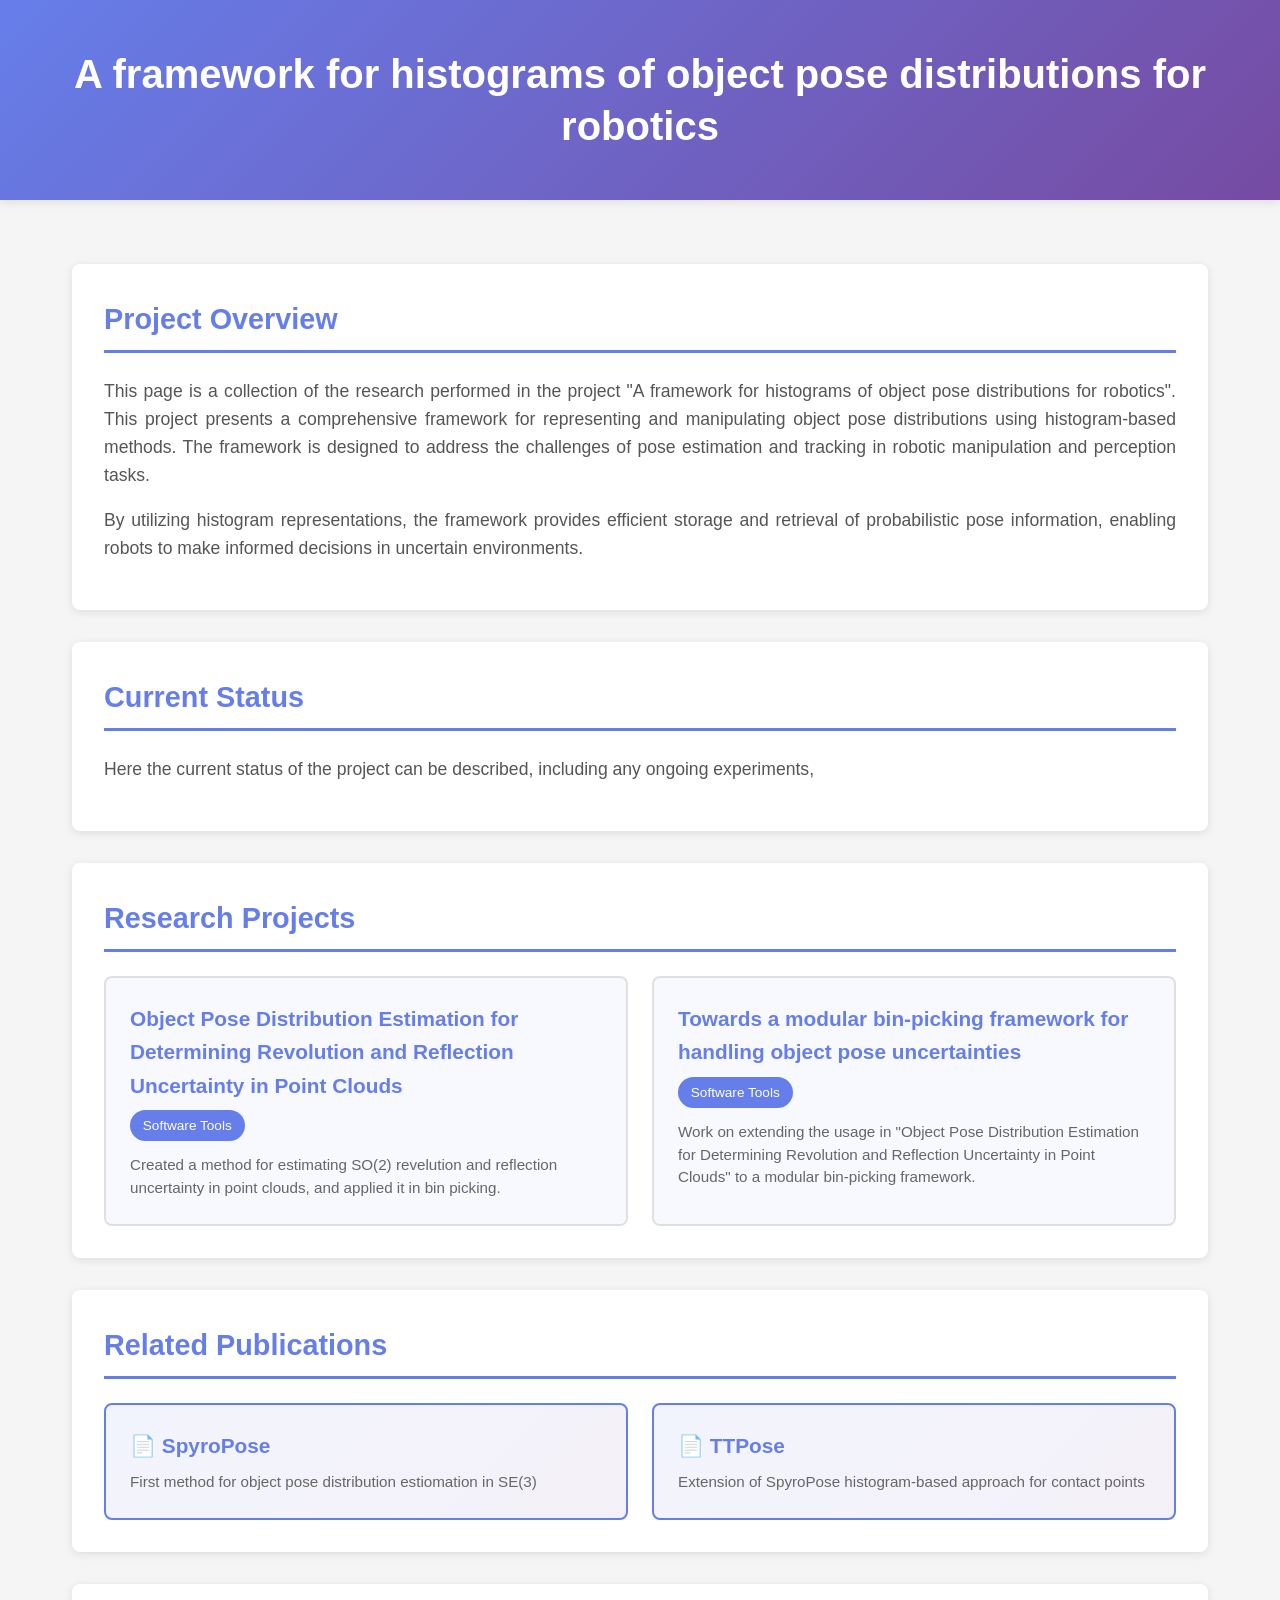
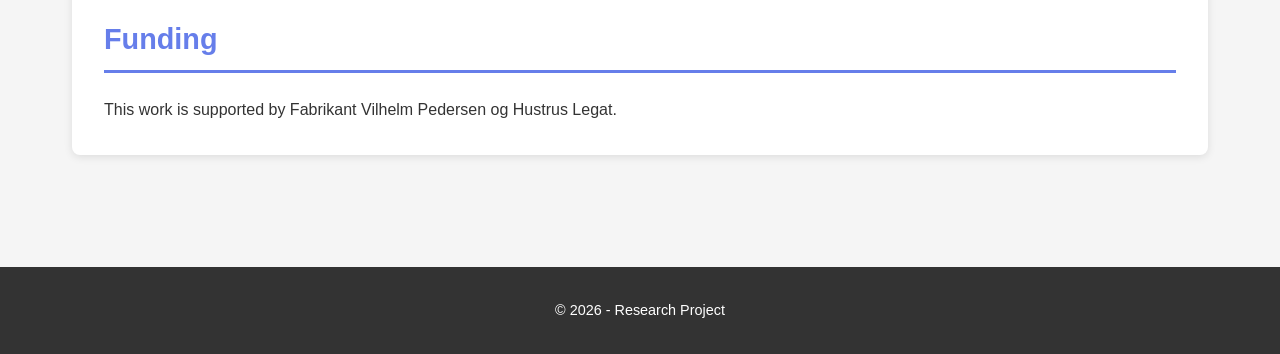
==== index.html @ a87d5e4d "Initial Commit" ====
<!DOCTYPE html>
<html lang="en">
<head>
    <meta charset="UTF-8">
    <meta name="viewport" content="width=device-width, initial-scale=1.0">
    <title>Object Pose Distribution Histogram</title>
    <link rel="stylesheet" href="style.css">
</head>
<body>
    <header>
        <h1>A framework for histograms of object pose distributions for robotics</h1>
    </header>

    <main>
        <section class="description">
            <h2>Project Overview</h2>
            <p>
                This page is a collection of the research performed in the project "A framework for histograms of object pose distributions for robotics".
                
                This project presents a comprehensive framework for representing and manipulating 
                object pose distributions using histogram-based methods. The framework is designed 
                to address the challenges of pose estimation and tracking in robotic manipulation 
                and perception tasks.
            </p>
            <p>
                By utilizing histogram representations, the framework provides efficient storage 
                and retrieval of probabilistic pose information, enabling robots to make informed 
                decisions in uncertain environments.
            </p>
        </section>


        <section class="description">
            <h2>Current Status</h2>
            <p>
                Here the current status of the project can be described, including any ongoing experiments,
            </p>
        </section>



        <section class="projects">
            <h2>Research Projects</h2>

            <div class="project-grid">
                <a href="https://opde3d.github.io/" class="project-box">
                    <h3>Object Pose Distribution Estimation for Determining Revolution and Reflection Uncertainty in Point Clouds </h3>
                    <p class="project-deliverable">Software Tools</p>
                    <p class="project-description">
                        Created a method for estimating SO(2) revelution and reflection uncertainty in point clouds, and applied it in bin picking.
                    </p>
                </a>
                <a href="binpickingframework.html" class="project-box">
                    <h3>Towards a modular bin-picking framework for handling object pose uncertainties</h3>
                    <p class="project-deliverable">Software Tools</p>
                    <p class="project-description">
                        Work on extending the usage in "Object Pose Distribution Estimation for Determining Revolution and Reflection Uncertainty in Point Clouds" to a modular bin-picking framework.
                    </p>
                </a>
                <!-- <a href="index.html" class="project-box active">
                    <h3>Expanding Histogram-Based Approaches </h3>
                    <p class="project-deliverable"> </p>
                    <p class="project-description">
                        A comprehensive framework for representing object pose distributions using 
                        histogram-based methods for robotic manipulation and perception.
                    </p>
                </a> -->
            </div>
        </section>

        <section class="links">
            <h2>Related Publications</h2>
            <div class="link-grid">
                <a href="https://spyropose.github.io/" class="link-card">
                    <h3>📄 SpyroPose</h3>
                    <p>First method for object pose distribution estiomation in SE(3)</p>
                    
                </a>
                <a href="https://sites.google.com/view/ttpose" class="link-card">
                    <h3>📄 TTPose</h3>
                    <p>Extension of SpyroPose histogram-based approach for contact points</p>
                </a>
            </div>
        </section>


        <section class="funding">
            <h2>Funding</h2>
            <p>
                This work is supported by Fabrikant Vilhelm Pedersen og Hustrus Legat.
            </p>
        </section>
    </main>

    <footer>
        <p>&copy; 2026 - Research Project</p>
    </footer>
</body>
</html>
---- style.css ----
/* Reset and Base Styles */
* {
    margin: 0;
    padding: 0;
    box-sizing: border-box;
}

body {
    font-family: -apple-system, BlinkMacSystemFont, 'Segoe UI', Roboto, Oxygen, Ubuntu, Cantarell, sans-serif;
    line-height: 1.6;
    color: #333;
    background-color: #f5f5f5;
}

/* Header */
header {
    background: linear-gradient(135deg, #667eea 0%, #764ba2 100%);
    color: white;
    padding: 3rem 2rem;
    text-align: center;
    box-shadow: 0 2px 10px rgba(0, 0, 0, 0.1);
}

header h1 {
    font-size: 2.5rem;
    font-weight: 700;
    max-width: 1200px;
    margin: 0 auto;
    line-height: 1.3;
}

/* Main Content */
main {
    max-width: 1200px;
    margin: 0 auto;
    padding: 2rem;
}

section {
    background: white;
    margin: 2rem 0;
    padding: 2rem;
    border-radius: 8px;
    box-shadow: 0 2px 8px rgba(0, 0, 0, 0.1);
}

section h2 {
    color: #667eea;
    margin-bottom: 1.5rem;
    font-size: 1.8rem;
    border-bottom: 3px solid #667eea;
    padding-bottom: 0.5rem;
}

section h3 {
    color: #555;
    margin-bottom: 0.5rem;
    font-size: 1.3rem;
}

/* Projects Section */
.projects {
    background: white;
    margin: 2rem 0;
    padding: 2rem;
    border-radius: 8px;
    box-shadow: 0 2px 8px rgba(0, 0, 0, 0.1);
}

.project-grid {
    display: grid;
    grid-template-columns: repeat(auto-fit, minmax(300px, 1fr));
    gap: 1.5rem;
    margin-top: 1.5rem;
}

.project-box {
    display: block;
    padding: 1.5rem;
    background: #f8f9ff;
    border: 2px solid #e0e0e0;
    border-radius: 8px;
    text-decoration: none;
    color: inherit;
    transition: all 0.3s ease;
    cursor: pointer;
}

.project-box:hover {
    transform: translateY(-5px);
    box-shadow: 0 5px 20px rgba(102, 126, 234, 0.2);
    border-color: #667eea;
}

.project-box.active {
    background: linear-gradient(135deg, #667eea15 0%, #764ba215 100%);
    border: 2px solid #667eea;
    box-shadow: 0 3px 15px rgba(102, 126, 234, 0.15);
}

.project-box h3 {
    color: #667eea;
    margin-bottom: 0.5rem;
    font-size: 1.3rem;
}

.project-deliverable {
    display: inline-block;
    background: #667eea;
    color: white;
    padding: 0.3rem 0.8rem;
    border-radius: 20px;
    font-size: 0.85rem;
    font-weight: 500;
    margin-bottom: 0.8rem;
}

.project-description {
    color: #666;
    font-size: 0.95rem;
    line-height: 1.5;
    margin: 0;
}

/* Description Section */
.description p {
    margin-bottom: 1rem;
    font-size: 1.1rem;
    color: #555;
    text-align: justify;
}

/* Links Grid */
.link-grid {
    display: grid;
    grid-template-columns: repeat(auto-fit, minmax(250px, 1fr));
    gap: 1.5rem;
    margin-top: 1.5rem;
}

.link-card {
    display: block;
    padding: 1.5rem;
    background: linear-gradient(135deg, #667eea15 0%, #764ba215 100%);
    border: 2px solid #667eea;
    border-radius: 8px;
    text-decoration: none;
    color: inherit;
    transition: all 0.3s ease;
    cursor: pointer;
}

.link-card:hover {
    transform: translateY(-5px);
    box-shadow: 0 5px 20px rgba(102, 126, 234, 0.3);
    background: linear-gradient(135deg, #667eea25 0%, #764ba225 100%);
}

.link-card h3 {
    color: #667eea;
    margin-bottom: 0.5rem;
    font-size: 1.3rem;
}

.link-card p {
    color: #666;
    font-size: 0.95rem;
}

/* Video Section */
.video-container {
    margin: 2rem 0;
}

.video-container h3 {
    margin-bottom: 1rem;
    color: #667eea;
}

.video-container iframe,
.video-container video {
    width: 100%;
    max-width: 800px;
    height: 450px;
    border-radius: 8px;
    box-shadow: 0 4px 15px rgba(0, 0, 0, 0.2);
}

.video-container video {
    display: block;
    background: #000;
}

/* Citation Section */
.citation pre {
    background: #f4f4f4;
    border-left: 4px solid #667eea;
    padding: 1.5rem;
    border-radius: 4px;
    overflow-x: auto;
}

.citation code {
    font-family: 'Courier New', Courier, monospace;
    font-size: 0.9rem;
    color: #333;
}

/* Footer */
footer {
    background: #333;
    color: white;
    text-align: center;
    padding: 2rem;
    margin-top: 3rem;
}

footer p {
    font-size: 0.9rem;
}

/* Responsive Design */
@media (max-width: 768px) {
    header h1 {
        font-size: 1.8rem;
    }

    main {
        padding: 1rem;
    }

    section {
        padding: 1.5rem;
    }

    section h2 {
        font-size: 1.5rem;
    }

    .link-grid {
        grid-template-columns: 1fr;
    }

    .video-container iframe,
    .video-container video {
        height: 250px;
    }
}

@media (max-width: 480px) {
    header {
        padding: 2rem 1rem;
    }

    header h1 {
        font-size: 1.5rem;
    }

    section {
        margin: 1rem 0;
        padding: 1rem;
    }
}
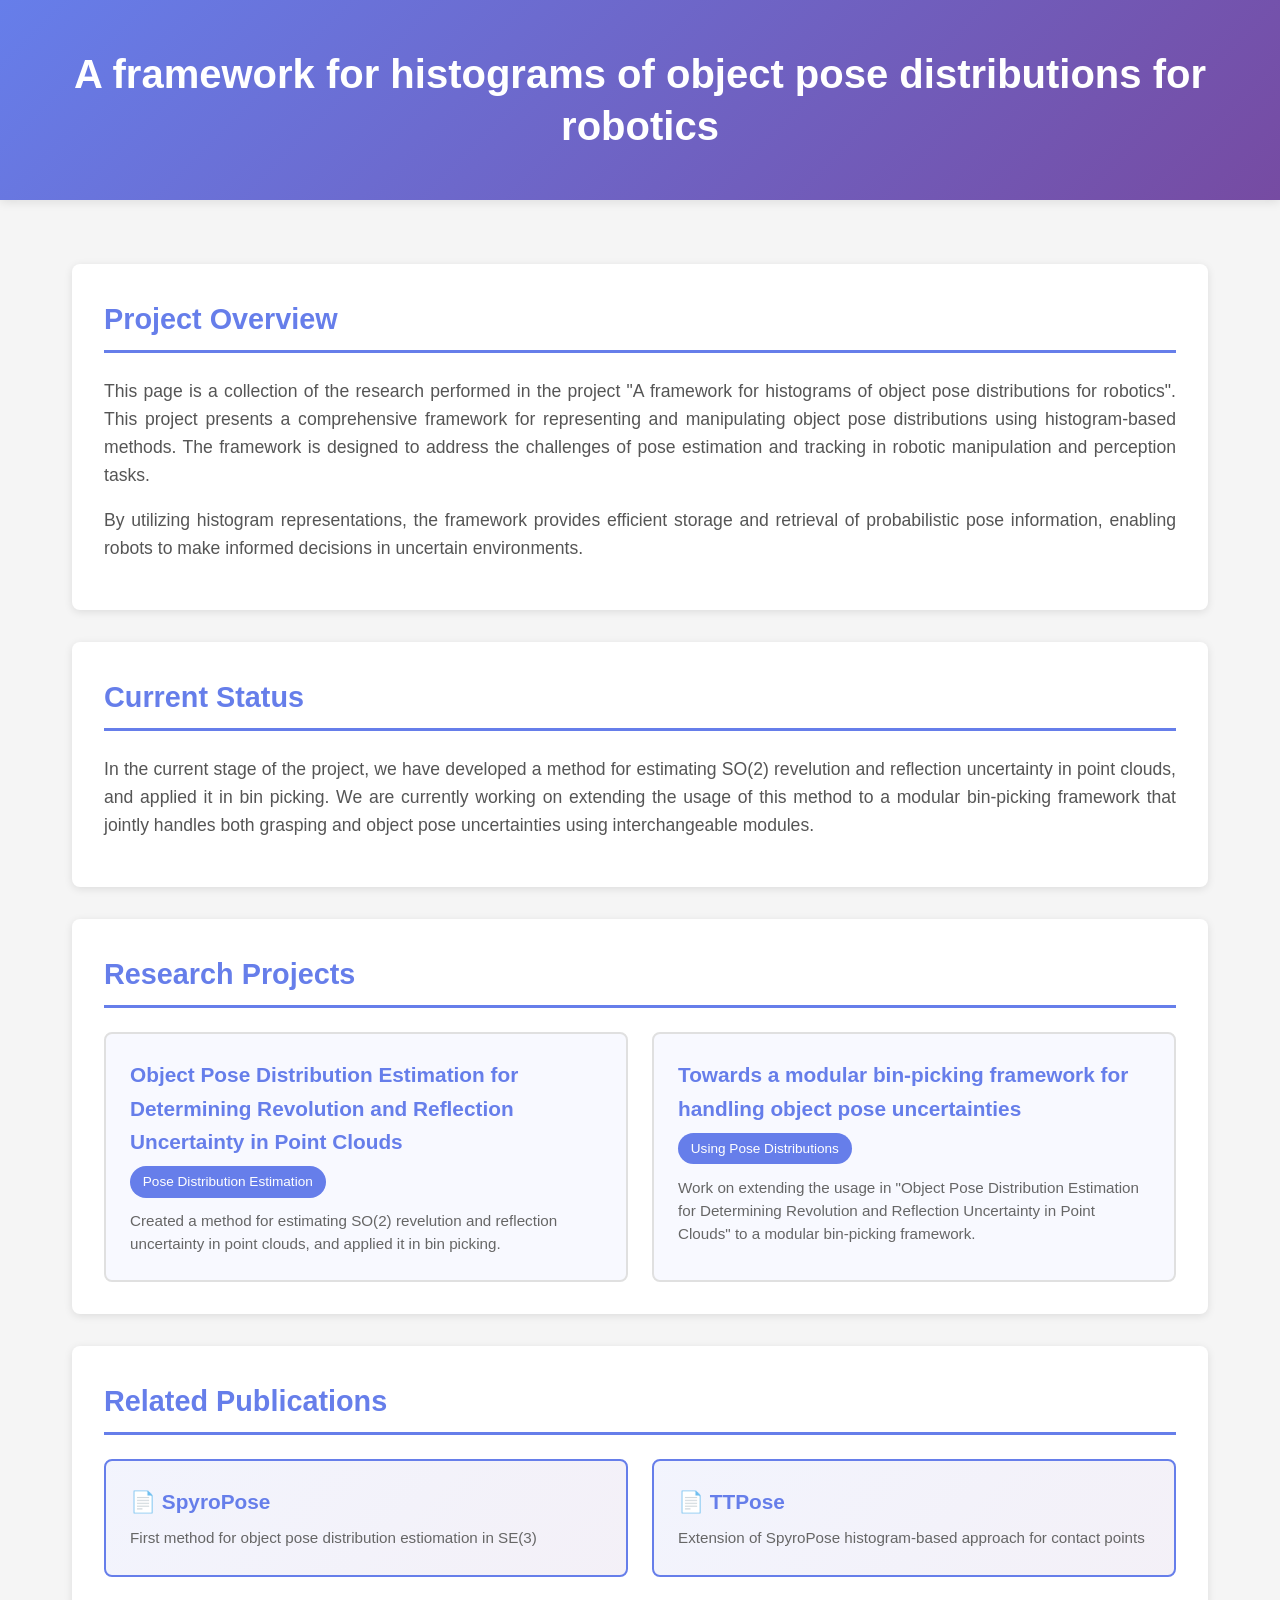
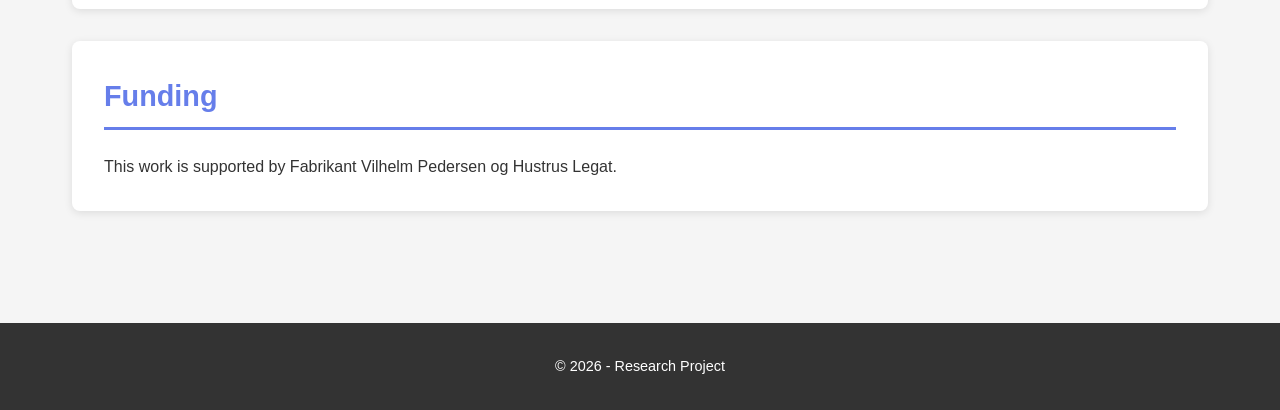
==== commit 90eb4c26: "Updated minor fixes" ====
--- a/index.html
+++ b/index.html
@@ -33,7 +33,7 @@
         <section class="description">
             <h2>Current Status</h2>
             <p>
-                Here the current status of the project can be described, including any ongoing experiments,
+                In the current stage of the project, we have developed a method for estimating SO(2) revelution and reflection uncertainty in point clouds, and applied it in bin picking. We are currently working on extending the usage of this method to a modular bin-picking framework that jointly handles both grasping and object pose uncertainties using interchangeable modules.
             </p>
         </section>
 
@@ -45,14 +45,14 @@
             <div class="project-grid">
                 <a href="https://opde3d.github.io/" class="project-box">
                     <h3>Object Pose Distribution Estimation for Determining Revolution and Reflection Uncertainty in Point Clouds </h3>
-                    <p class="project-deliverable">Software Tools</p>
+                    <p class="project-deliverable">Pose Distribution Estimation</p>
                     <p class="project-description">
                         Created a method for estimating SO(2) revelution and reflection uncertainty in point clouds, and applied it in bin picking.
                     </p>
                 </a>
                 <a href="binpickingframework.html" class="project-box">
                     <h3>Towards a modular bin-picking framework for handling object pose uncertainties</h3>
-                    <p class="project-deliverable">Software Tools</p>
+                    <p class="project-deliverable">Using Pose Distributions</p>
                     <p class="project-description">
                         Work on extending the usage in "Object Pose Distribution Estimation for Determining Revolution and Reflection Uncertainty in Point Clouds" to a modular bin-picking framework.
                     </p>
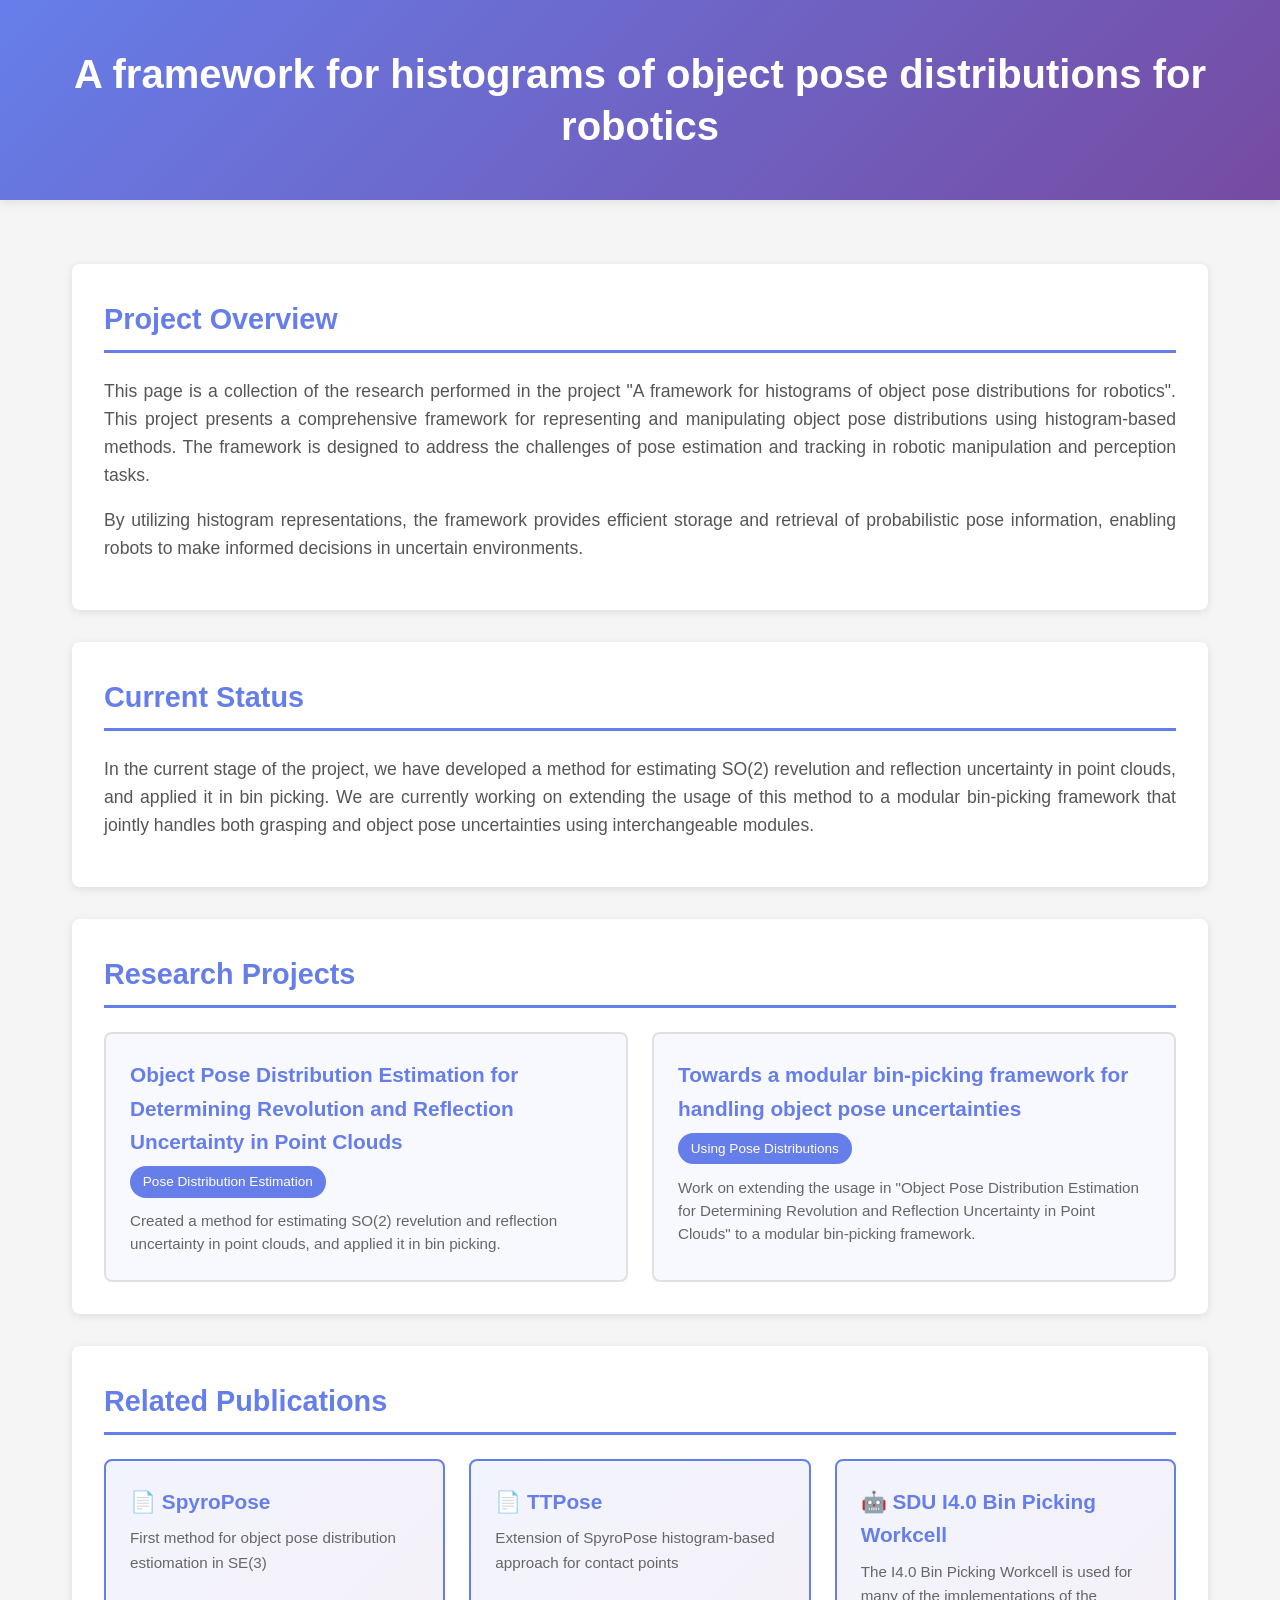
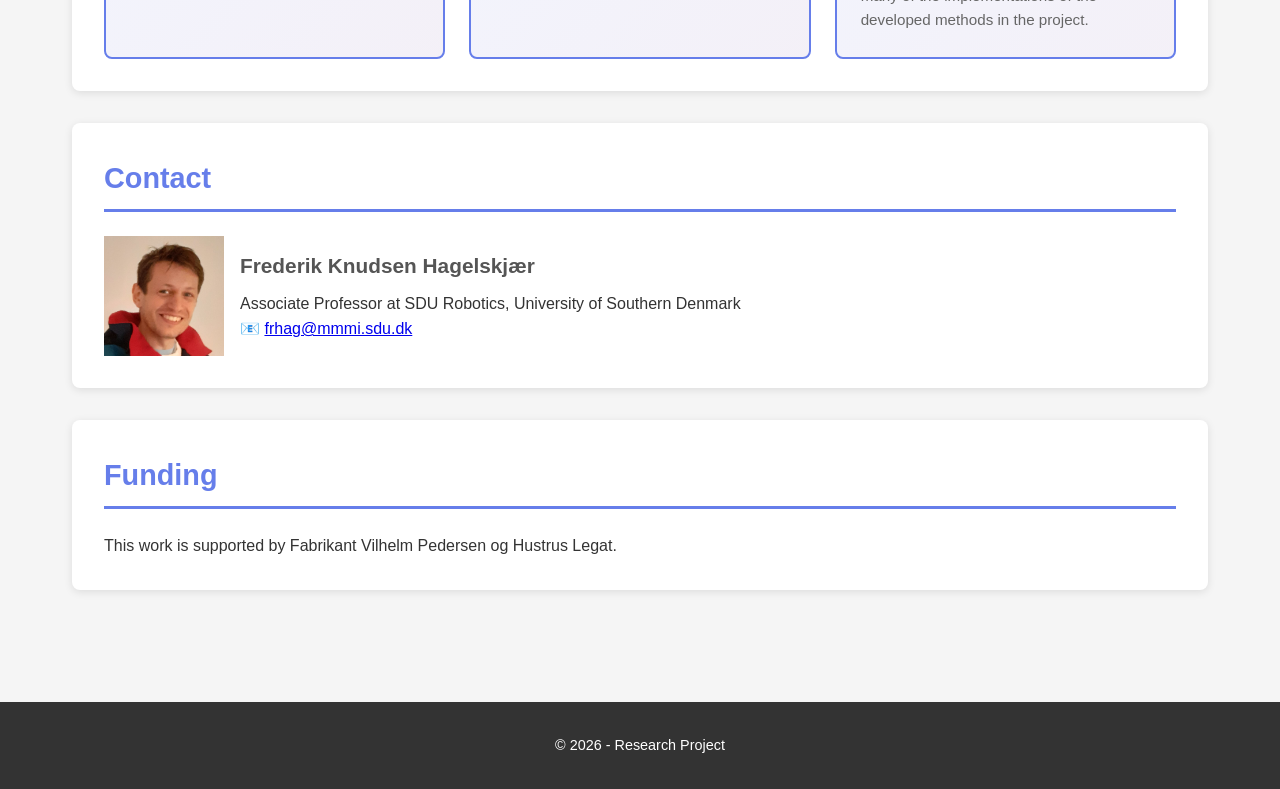
==== commit 16a7278e: "Updated to include information on workcell and AIM poster" ====
--- a/index.html
+++ b/index.html
@@ -22,7 +22,7 @@
                 to address the challenges of pose estimation and tracking in robotic manipulation 
                 and perception tasks.
             </p>
-            <p>
+            <p> 
                 By utilizing histogram representations, the framework provides efficient storage 
                 and retrieval of probabilistic pose information, enabling robots to make informed 
                 decisions in uncertain environments.
@@ -33,7 +33,8 @@
         <section class="description">
             <h2>Current Status</h2>
             <p>
-                In the current stage of the project, we have developed a method for estimating SO(2) revelution and reflection uncertainty in point clouds, and applied it in bin picking. We are currently working on extending the usage of this method to a modular bin-picking framework that jointly handles both grasping and object pose uncertainties using interchangeable modules.
+                In the current stage of the project, we have developed a method for estimating SO(2) revelution and reflection uncertainty in point clouds, and applied it in bin picking. 
+                We are currently working on extending the usage of this method to a modular bin-picking framework that jointly handles both grasping and object pose uncertainties using interchangeable modules.
             </p>
         </section>
 
@@ -57,14 +58,6 @@
                         Work on extending the usage in "Object Pose Distribution Estimation for Determining Revolution and Reflection Uncertainty in Point Clouds" to a modular bin-picking framework.
                     </p>
                 </a>
-                <!-- <a href="index.html" class="project-box active">
-                    <h3>Expanding Histogram-Based Approaches </h3>
-                    <p class="project-deliverable"> </p>
-                    <p class="project-description">
-                        A comprehensive framework for representing object pose distributions using 
-                        histogram-based methods for robotic manipulation and perception.
-                    </p>
-                </a> -->
             </div>
         </section>
 
@@ -80,9 +73,24 @@
                     <h3>📄 TTPose</h3>
                     <p>Extension of SpyroPose histogram-based approach for contact points</p>
                 </a>
+                <a href="binpickingworkcell.html" class="link-card">
+                    <h3>🤖 SDU I4.0 Bin Picking Workcell</h3>
+                    <p>The I4.0 Bin Picking Workcell is used for many of the implementations of the developed methods in the project.</p>
+                </a>
             </div>
         </section>
 
+        <section class="contact">
+            <h2>Contact</h2>
+            <div class="contact-content" style="display: flex; align-items: center; gap: 16px;">
+                <img src="images/photo.jpg" alt="Frederik Knudsen Hagelskjær" class="contact-photo" style="width: 120px; height: 120px; object-fit: cover;">
+                <div class="contact-info">
+                    <h3>Frederik Knudsen Hagelskjær</h3>
+                    <p>Associate Professor at SDU Robotics, University of Southern Denmark</p>
+                    <p>📧 <a href="mailto:frhag@mmmi.sdu.dk">frhag@mmmi.sdu.dk</a></p>
+                </div>
+            </div>
+        </section>
 
         <section class="funding">
             <h2>Funding</h2>
